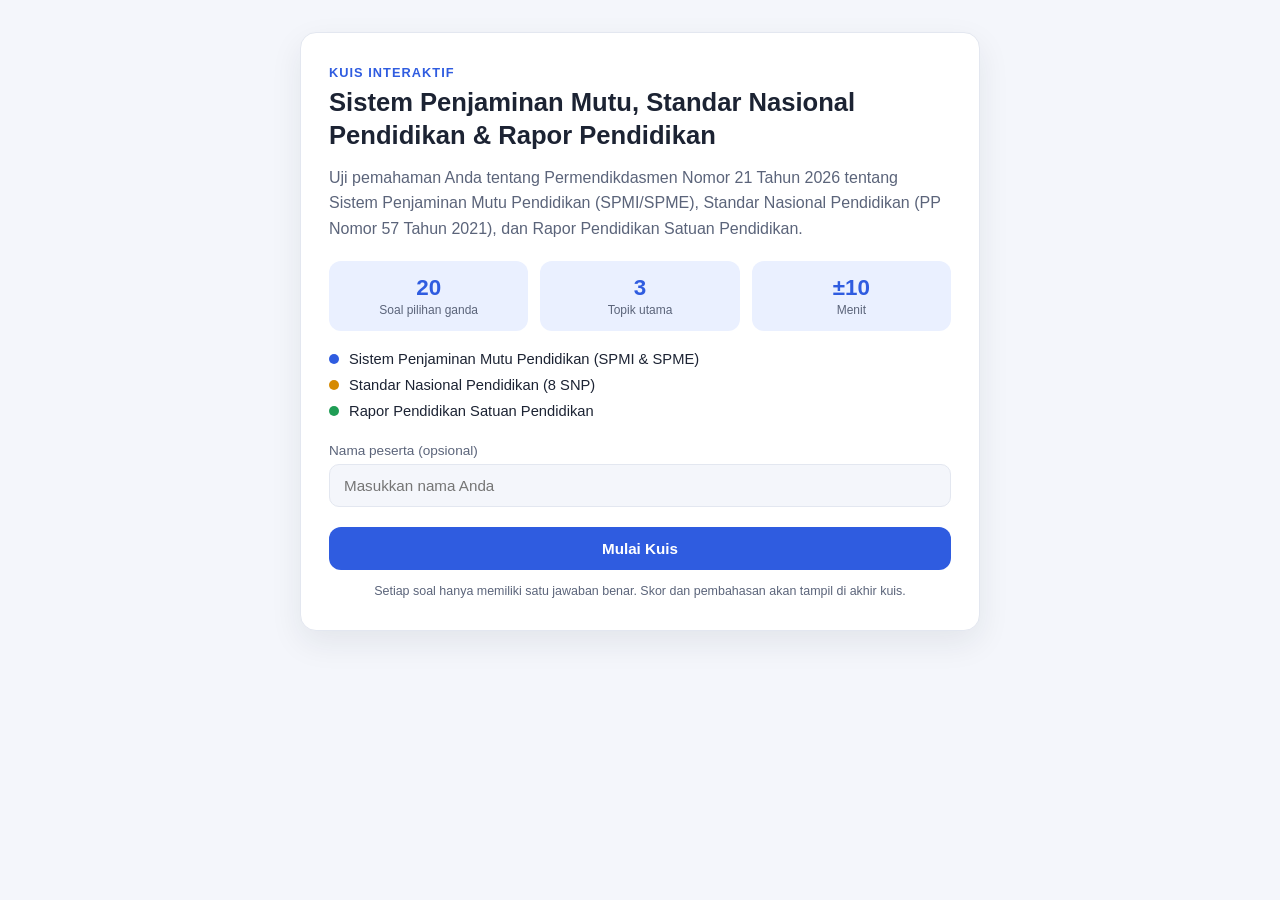
==== index.html @ 12e39a25 "Add interactive quiz on SPMI, SNP, and Rapor Pendidikan Static HTML/CSS/JS quiz app with 20 multiple" ====
<!DOCTYPE html>
<html lang="id">
<head>
<meta charset="UTF-8">
<meta name="viewport" content="width=device-width, initial-scale=1.0">
<title>Kuis SPMI, SNP &amp; Rapor Pendidikan</title>
<link rel="stylesheet" href="style.css">
</head>
<body>
  <div class="app">

    <!-- SCREEN: START -->
    <section id="screen-start" class="screen active">
      <div class="card">
        <p class="eyebrow">Kuis Interaktif</p>
        <h1>Sistem Penjaminan Mutu, Standar Nasional Pendidikan &amp; Rapor Pendidikan</h1>
        <p class="lead">
          Uji pemahaman Anda tentang Permendikdasmen Nomor 21 Tahun 2026 tentang Sistem Penjaminan
          Mutu Pendidikan (SPMI/SPME), Standar Nasional Pendidikan (PP Nomor 57 Tahun 2021), dan
          Rapor Pendidikan Satuan Pendidikan.
        </p>

        <div class="info-grid">
          <div class="info-item">
            <span class="info-num">20</span>
            <span class="info-label">Soal pilihan ganda</span>
          </div>
          <div class="info-item">
            <span class="info-num">3</span>
            <span class="info-label">Topik utama</span>
          </div>
          <div class="info-item">
            <span class="info-num">±10</span>
            <span class="info-label">Menit</span>
          </div>
        </div>

        <ul class="topic-list">
          <li><span class="dot dot-a"></span> Sistem Penjaminan Mutu Pendidikan (SPMI &amp; SPME)</li>
          <li><span class="dot dot-b"></span> Standar Nasional Pendidikan (8 SNP)</li>
          <li><span class="dot dot-c"></span> Rapor Pendidikan Satuan Pendidikan</li>
        </ul>

        <div class="field">
          <label for="player-name">Nama peserta (opsional)</label>
          <input type="text" id="player-name" placeholder="Masukkan nama Anda">
        </div>

        <button id="btn-start" class="btn btn-primary btn-block">Mulai Kuis</button>
        <p class="hint">Setiap soal hanya memiliki satu jawaban benar. Skor dan pembahasan akan tampil di akhir kuis.</p>
      </div>
    </section>

    <!-- SCREEN: QUIZ -->
    <section id="screen-quiz" class="screen">
      <div class="card card-quiz">
        <div class="quiz-header">
          <div class="progress-wrap">
            <div class="progress-track">
              <div id="progress-fill" class="progress-fill"></div>
            </div>
            <div class="progress-meta">
              <span id="question-counter">Soal 1 / 20</span>
              <span id="topic-tag" class="topic-tag">SPMI</span>
            </div>
          </div>
        </div>

        <h2 id="question-text" class="question-text"></h2>

        <div id="options-list" class="options-list"></div>

        <div class="quiz-footer">
          <button id="btn-prev" class="btn btn-ghost" disabled>&larr; Sebelumnya</button>
          <span id="answer-status" class="answer-status"></span>
          <button id="btn-next" class="btn btn-primary" disabled>Selanjutnya &rarr;</button>
        </div>
      </div>
    </section>

    <!-- SCREEN: RESULT -->
    <section id="screen-result" class="screen">
      <div class="card">
        <p class="eyebrow">Hasil Kuis</p>
        <h1 id="result-title">Kerja Bagus!</h1>
        <p id="result-name" class="lead"></p>

        <div class="score-ring-wrap">
          <div id="score-ring" class="score-ring">
            <span id="score-value" class="score-value">0%</span>
          </div>
          <div class="score-detail">
            <p><span id="score-correct">0</span> dari <span id="score-total">20</span> jawaban benar</p>
            <p id="score-message" class="score-message"></p>
          </div>
        </div>

        <div id="topic-breakdown" class="topic-breakdown"></div>

        <div class="result-actions">
          <button id="btn-review" class="btn btn-ghost btn-block">Lihat Pembahasan</button>
          <button id="btn-retry" class="btn btn-primary btn-block">Ulangi Kuis</button>
        </div>
      </div>
    </section>

    <!-- SCREEN: REVIEW -->
    <section id="screen-review" class="screen">
      <div class="card card-wide">
        <p class="eyebrow">Pembahasan</p>
        <h1>Kunci Jawaban &amp; Penjelasan</h1>
        <div id="review-list" class="review-list"></div>
        <button id="btn-back-result" class="btn btn-primary btn-block">Kembali ke Hasil</button>
      </div>
    </section>

  </div>

  <script src="script.js"></script>
</body>
</html>
---- style.css ----
:root {
  --bg: #f4f6fb;
  --surface: #ffffff;
  --ink: #1c2333;
  --ink-soft: #5b647a;
  --border: #e3e7f0;
  --primary: #2f5ce0;
  --primary-ink: #ffffff;
  --primary-soft: #eaf0ff;
  --success: #1f9d55;
  --success-soft: #e7f8ee;
  --danger: #e0473a;
  --danger-soft: #fdece9;
  --a: #2f5ce0;
  --b: #d68a00;
  --c: #1f9d55;
  --radius: 16px;
  --shadow: 0 12px 32px rgba(28, 35, 51, 0.08);
  font-size: 16px;
}

@media (prefers-color-scheme: dark) {
  :root:not([data-theme="light"]) {
    --bg: #12151f;
    --surface: #1b1f2c;
    --ink: #eef1f8;
    --ink-soft: #a6adc2;
    --border: #2b3040;
    --primary: #5b82ff;
    --primary-ink: #0c0f18;
    --primary-soft: #1f2740;
    --success: #3bc975;
    --success-soft: #14301f;
    --danger: #ff6b5e;
    --danger-soft: #3a1a17;
    --shadow: 0 12px 32px rgba(0, 0, 0, 0.4);
  }
}

:root[data-theme="dark"] {
  --bg: #12151f;
  --surface: #1b1f2c;
  --ink: #eef1f8;
  --ink-soft: #a6adc2;
  --border: #2b3040;
  --primary: #5b82ff;
  --primary-ink: #0c0f18;
  --primary-soft: #1f2740;
  --success: #3bc975;
  --success-soft: #14301f;
  --danger: #ff6b5e;
  --danger-soft: #3a1a17;
  --shadow: 0 12px 32px rgba(0, 0, 0, 0.4);
}

* { box-sizing: border-box; }

body {
  margin: 0;
  font-family: -apple-system, BlinkMacSystemFont, "Segoe UI", Roboto, "Inter", Arial, sans-serif;
  background: var(--bg);
  color: var(--ink);
  min-height: 100vh;
}

.app {
  min-height: 100vh;
  display: flex;
  align-items: flex-start;
  justify-content: center;
  padding: 32px 16px;
}

.screen {
  display: none;
  width: 100%;
  max-width: 680px;
}
.screen.active { display: block; }

.card {
  background: var(--surface);
  border: 1px solid var(--border);
  border-radius: var(--radius);
  box-shadow: var(--shadow);
  padding: 32px 28px;
}
.card-wide { max-width: 100%; }

.eyebrow {
  margin: 0 0 6px;
  font-size: 0.8rem;
  font-weight: 700;
  letter-spacing: 0.08em;
  text-transform: uppercase;
  color: var(--primary);
}

h1 {
  margin: 0 0 12px;
  font-size: 1.6rem;
  line-height: 1.3;
}

.lead {
  color: var(--ink-soft);
  line-height: 1.6;
  margin: 0 0 20px;
}

.info-grid {
  display: grid;
  grid-template-columns: repeat(3, 1fr);
  gap: 12px;
  margin-bottom: 20px;
}
.info-item {
  background: var(--primary-soft);
  border-radius: 12px;
  padding: 14px 8px;
  text-align: center;
}
.info-num {
  display: block;
  font-size: 1.4rem;
  font-weight: 800;
  color: var(--primary);
}
.info-label {
  display: block;
  font-size: 0.75rem;
  color: var(--ink-soft);
  margin-top: 2px;
}

.topic-list {
  list-style: none;
  margin: 0 0 24px;
  padding: 0;
  display: flex;
  flex-direction: column;
  gap: 10px;
}
.topic-list li {
  display: flex;
  align-items: center;
  gap: 10px;
  font-size: 0.92rem;
  color: var(--ink);
}
.dot {
  width: 10px;
  height: 10px;
  border-radius: 50%;
  flex-shrink: 0;
}
.dot-a { background: var(--a); }
.dot-b { background: var(--b); }
.dot-c { background: var(--c); }

.field { margin-bottom: 20px; }
.field label {
  display: block;
  font-size: 0.85rem;
  color: var(--ink-soft);
  margin-bottom: 6px;
}
.field input {
  width: 100%;
  padding: 12px 14px;
  border-radius: 10px;
  border: 1px solid var(--border);
  background: var(--bg);
  color: var(--ink);
  font-size: 0.95rem;
}
.field input:focus {
  outline: 2px solid var(--primary);
  outline-offset: 1px;
}

.btn {
  cursor: pointer;
  border: none;
  border-radius: 12px;
  padding: 13px 20px;
  font-size: 0.95rem;
  font-weight: 700;
  transition: transform 0.08s ease, opacity 0.15s ease;
}
.btn:active { transform: scale(0.98); }
.btn:disabled { opacity: 0.45; cursor: not-allowed; }
.btn-block { width: 100%; }
.btn-primary { background: var(--primary); color: var(--primary-ink); }
.btn-ghost {
  background: transparent;
  color: var(--primary);
  border: 1px solid var(--border);
}

.hint {
  margin: 14px 0 0;
  font-size: 0.78rem;
  color: var(--ink-soft);
  text-align: center;
}

/* QUIZ SCREEN */
.card-quiz { padding: 26px 24px; }
.quiz-header { margin-bottom: 22px; }
.progress-track {
  height: 8px;
  border-radius: 999px;
  background: var(--border);
  overflow: hidden;
}
.progress-fill {
  height: 100%;
  width: 5%;
  background: var(--primary);
  border-radius: 999px;
  transition: width 0.3s ease;
}
.progress-meta {
  display: flex;
  justify-content: space-between;
  align-items: center;
  margin-top: 8px;
  font-size: 0.82rem;
  color: var(--ink-soft);
}
.topic-tag {
  background: var(--primary-soft);
  color: var(--primary);
  font-weight: 700;
  padding: 3px 10px;
  border-radius: 999px;
  font-size: 0.72rem;
  letter-spacing: 0.03em;
  text-transform: uppercase;
}

.question-text {
  font-size: 1.15rem;
  line-height: 1.5;
  margin: 0 0 20px;
}

.options-list {
  display: flex;
  flex-direction: column;
  gap: 10px;
  margin-bottom: 22px;
}

.option {
  display: flex;
  align-items: flex-start;
  gap: 12px;
  padding: 13px 14px;
  border-radius: 12px;
  border: 1px solid var(--border);
  background: var(--bg);
  cursor: pointer;
  text-align: left;
  font-size: 0.95rem;
  color: var(--ink);
  line-height: 1.45;
}
.option:hover { border-color: var(--primary); }
.option .opt-letter {
  flex-shrink: 0;
  width: 26px;
  height: 26px;
  border-radius: 50%;
  background: var(--surface);
  border: 1px solid var(--border);
  display: flex;
  align-items: center;
  justify-content: center;
  font-weight: 700;
  font-size: 0.78rem;
}

.option.selected {
  border-color: var(--primary);
  background: var(--primary-soft);
}
.option.selected .opt-letter {
  background: var(--primary);
  color: var(--primary-ink);
  border-color: var(--primary);
}

.option.correct {
  border-color: var(--success);
  background: var(--success-soft);
}
.option.correct .opt-letter {
  background: var(--success);
  color: #fff;
  border-color: var(--success);
}

.option.incorrect {
  border-color: var(--danger);
  background: var(--danger-soft);
}
.option.incorrect .opt-letter {
  background: var(--danger);
  color: #fff;
  border-color: var(--danger);
}

.option.disabled { cursor: default; }

.quiz-footer {
  display: flex;
  align-items: center;
  justify-content: space-between;
  gap: 10px;
}
.answer-status {
  font-size: 0.8rem;
  font-weight: 700;
  color: var(--ink-soft);
  flex: 1;
  text-align: center;
}
.answer-status.correct { color: var(--success); }
.answer-status.incorrect { color: var(--danger); }

/* RESULT SCREEN */
.score-ring-wrap {
  display: flex;
  align-items: center;
  gap: 20px;
  margin: 8px 0 24px;
  flex-wrap: wrap;
}
.score-ring {
  width: 120px;
  height: 120px;
  border-radius: 50%;
  background: conic-gradient(var(--primary) calc(var(--pct, 0) * 1%), var(--border) 0);
  display: flex;
  align-items: center;
  justify-content: center;
  flex-shrink: 0;
  position: relative;
}
.score-ring::before {
  content: "";
  position: absolute;
  inset: 10px;
  border-radius: 50%;
  background: var(--surface);
}
.score-value {
  position: relative;
  font-size: 1.5rem;
  font-weight: 800;
}
.score-detail p {
  margin: 0 0 6px;
  color: var(--ink-soft);
}
.score-detail p:first-child { color: var(--ink); font-weight: 700; font-size: 1.05rem; }
.score-message { font-size: 0.88rem; }

.topic-breakdown {
  display: flex;
  flex-direction: column;
  gap: 12px;
  margin-bottom: 24px;
}
.tb-row { }
.tb-row-head {
  display: flex;
  justify-content: space-between;
  font-size: 0.85rem;
  margin-bottom: 6px;
}
.tb-row-head .tb-name { font-weight: 600; }
.tb-row-head .tb-score { color: var(--ink-soft); }
.tb-track {
  height: 8px;
  border-radius: 999px;
  background: var(--border);
  overflow: hidden;
}
.tb-fill { height: 100%; border-radius: 999px; }

.result-actions {
  display: flex;
  flex-direction: column;
  gap: 10px;
}

/* REVIEW SCREEN */
.review-list {
  display: flex;
  flex-direction: column;
  gap: 16px;
  margin-bottom: 22px;
}
.review-item {
  border: 1px solid var(--border);
  border-radius: 14px;
  padding: 16px 18px;
}
.review-item-head {
  display: flex;
  justify-content: space-between;
  align-items: center;
  gap: 10px;
  margin-bottom: 8px;
}
.review-num {
  font-size: 0.78rem;
  font-weight: 700;
  color: var(--ink-soft);
}
.review-badge {
  font-size: 0.72rem;
  font-weight: 700;
  padding: 3px 10px;
  border-radius: 999px;
}
.review-badge.correct { background: var(--success-soft); color: var(--success); }
.review-badge.incorrect { background: var(--danger-soft); color: var(--danger); }

.review-question {
  font-weight: 600;
  margin: 0 0 10px;
  line-height: 1.45;
}
.review-answer-row {
  font-size: 0.88rem;
  margin: 4px 0;
  line-height: 1.45;
}
.review-answer-row .label { color: var(--ink-soft); }
.review-answer-row .value.correct { color: var(--success); font-weight: 600; }
.review-answer-row .value.incorrect { color: var(--danger); font-weight: 600; }

.review-explain {
  margin-top: 10px;
  padding-top: 10px;
  border-top: 1px dashed var(--border);
  font-size: 0.88rem;
  color: var(--ink-soft);
  line-height: 1.5;
}

@media (max-width: 480px) {
  .card { padding: 24px 18px; }
  h1 { font-size: 1.35rem; }
  .info-grid { gap: 8px; }
  .score-ring-wrap { justify-content: center; text-align: center; }
}
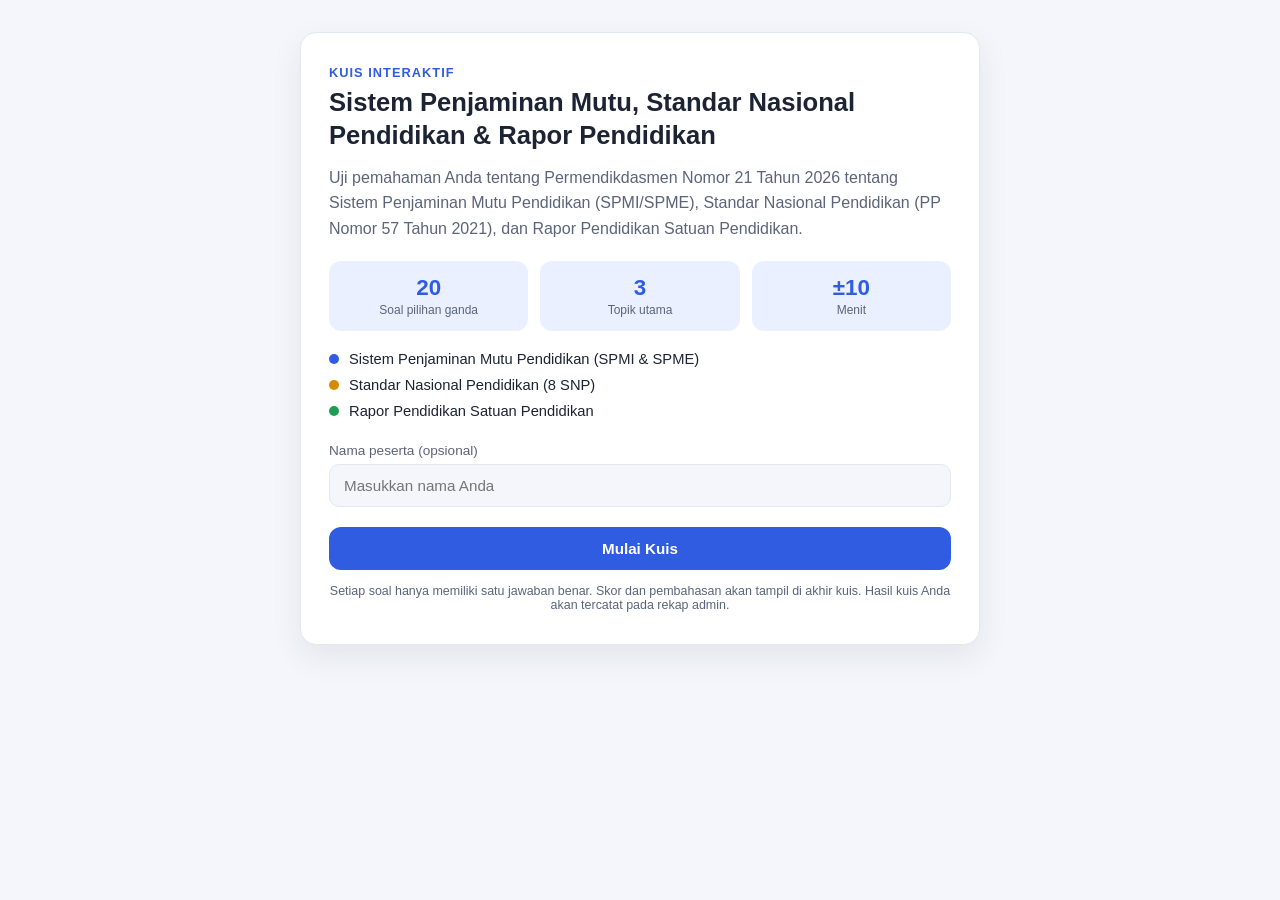
==== commit deb716c4: "Add admin recap: send quiz results to Google Sheets Adds a Google Apps Script Web App bridge (apps-s" ====
--- a/index.html
+++ b/index.html
@@ -47,7 +47,7 @@
         </div>
 
         <button id="btn-start" class="btn btn-primary btn-block">Mulai Kuis</button>
-        <p class="hint">Setiap soal hanya memiliki satu jawaban benar. Skor dan pembahasan akan tampil di akhir kuis.</p>
+        <p class="hint">Setiap soal hanya memiliki satu jawaban benar. Skor dan pembahasan akan tampil di akhir kuis. Hasil kuis Anda akan tercatat pada rekap admin.</p>
       </div>
     </section>
 
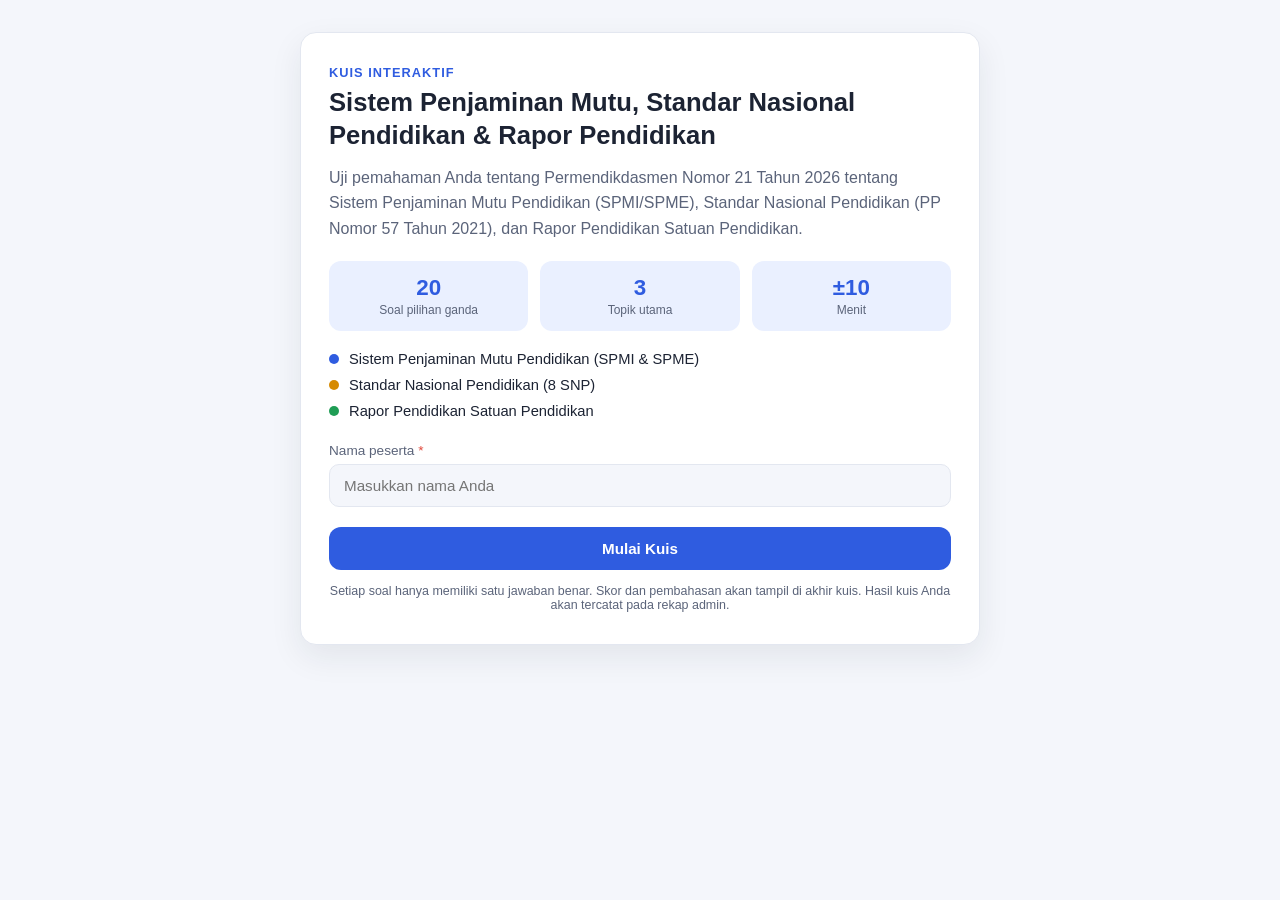
==== commit d48a8e7a: "Require participant name; cite full regulation number in every article Name field is now required be" ====
--- a/index.html
+++ b/index.html
@@ -42,8 +42,9 @@
         </ul>
 
         <div class="field">
-          <label for="player-name">Nama peserta (opsional)</label>
-          <input type="text" id="player-name" placeholder="Masukkan nama Anda">
+          <label for="player-name">Nama peserta <span class="required-mark">*</span></label>
+          <input type="text" id="player-name" placeholder="Masukkan nama Anda" required>
+          <p id="name-error" class="field-error" hidden>Nama wajib diisi sebelum memulai kuis.</p>
         </div>
 
         <button id="btn-start" class="btn btn-primary btn-block">Mulai Kuis</button>
@@ -55,6 +56,9 @@
     <section id="screen-quiz" class="screen">
       <div class="card card-quiz">
         <div class="quiz-header">
+          <div class="quiz-header-top">
+            <button id="btn-home-quiz" class="link-btn" type="button">&larr; Beranda</button>
+          </div>
           <div class="progress-wrap">
             <div class="progress-track">
               <div id="progress-fill" class="progress-fill"></div>
@@ -99,8 +103,10 @@
 
         <div class="result-actions">
           <button id="btn-review" class="btn btn-ghost btn-block">Lihat Pembahasan</button>
-          <button id="btn-retry" class="btn btn-primary btn-block">Ulangi Kuis</button>
+          <button id="btn-retry" class="btn btn-ghost btn-block">Ulangi Kuis (Peserta Sama)</button>
+          <button id="btn-home-result" class="btn btn-primary btn-block">Peserta Berikutnya &rarr;</button>
         </div>
+        <p class="hint">Hasil sudah tersimpan. Serahkan perangkat ke peserta berikutnya untuk mulai dengan nama baru.</p>
       </div>
     </section>
 
@@ -110,7 +116,10 @@
         <p class="eyebrow">Pembahasan</p>
         <h1>Kunci Jawaban &amp; Penjelasan</h1>
         <div id="review-list" class="review-list"></div>
-        <button id="btn-back-result" class="btn btn-primary btn-block">Kembali ke Hasil</button>
+        <div class="result-actions">
+          <button id="btn-back-result" class="btn btn-ghost btn-block">Kembali ke Hasil</button>
+          <button id="btn-home-review" class="btn btn-primary btn-block">Peserta Berikutnya &rarr;</button>
+        </div>
       </div>
     </section>
 
--- a/style.css
+++ b/style.css
@@ -178,6 +178,18 @@
   outline: 2px solid var(--primary);
   outline-offset: 1px;
 }
+.field input.invalid {
+  border-color: var(--danger);
+}
+.field input.invalid:focus {
+  outline-color: var(--danger);
+}
+.required-mark { color: var(--danger); }
+.field-error {
+  margin: 6px 0 0;
+  font-size: 0.8rem;
+  color: var(--danger);
+}
 
 .btn {
   cursor: pointer;
@@ -208,6 +220,22 @@
 /* QUIZ SCREEN */
 .card-quiz { padding: 26px 24px; }
 .quiz-header { margin-bottom: 22px; }
+.quiz-header-top {
+  display: flex;
+  justify-content: flex-end;
+  margin-bottom: 10px;
+}
+.link-btn {
+  background: none;
+  border: none;
+  cursor: pointer;
+  color: var(--ink-soft);
+  font-size: 0.8rem;
+  font-weight: 600;
+  padding: 4px 6px;
+  border-radius: 6px;
+}
+.link-btn:hover { color: var(--primary); }
 .progress-track {
   height: 8px;
   border-radius: 999px;
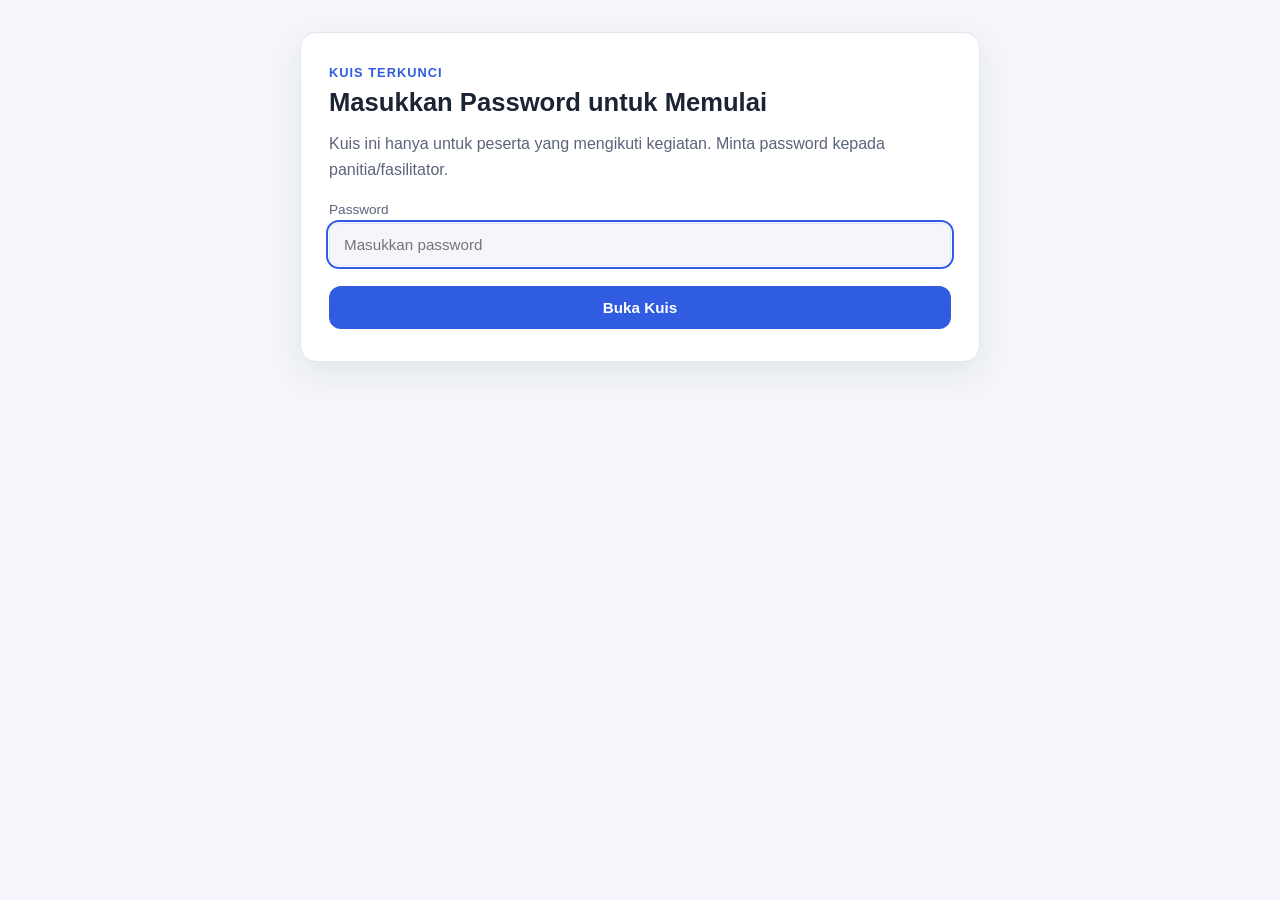
==== commit becdada9: "Add admin report page and quiz password gate Report (report.html/report.js): shows % correct per top" ====
--- a/index.html
+++ b/index.html
@@ -9,8 +9,25 @@
 <body>
   <div class="app">
 
+    <!-- SCREEN: GATE (password) -->
+    <section id="screen-gate" class="screen active">
+      <div class="card">
+        <p class="eyebrow">Kuis Terkunci</p>
+        <h1>Masukkan Password untuk Memulai</h1>
+        <p class="lead">Kuis ini hanya untuk peserta yang mengikuti kegiatan. Minta password kepada panitia/fasilitator.</p>
+
+        <div class="field">
+          <label for="gate-password">Password</label>
+          <input type="password" id="gate-password" placeholder="Masukkan password" autocomplete="off">
+          <p id="gate-error" class="field-error" hidden>Password salah. Coba lagi.</p>
+        </div>
+
+        <button id="btn-gate-submit" class="btn btn-primary btn-block">Buka Kuis</button>
+      </div>
+    </section>
+
     <!-- SCREEN: START -->
-    <section id="screen-start" class="screen active">
+    <section id="screen-start" class="screen">
       <div class="card">
         <p class="eyebrow">Kuis Interaktif</p>
         <h1>Sistem Penjaminan Mutu, Standar Nasional Pendidikan &amp; Rapor Pendidikan</h1>
--- a/style.css
+++ b/style.css
@@ -320,28 +320,6 @@
   border-color: var(--primary);
 }
 
-.option.correct {
-  border-color: var(--success);
-  background: var(--success-soft);
-}
-.option.correct .opt-letter {
-  background: var(--success);
-  color: #fff;
-  border-color: var(--success);
-}
-
-.option.incorrect {
-  border-color: var(--danger);
-  background: var(--danger-soft);
-}
-.option.incorrect .opt-letter {
-  background: var(--danger);
-  color: #fff;
-  border-color: var(--danger);
-}
-
-.option.disabled { cursor: default; }
-
 .quiz-footer {
   display: flex;
   align-items: center;
@@ -355,8 +333,6 @@
   flex: 1;
   text-align: center;
 }
-.answer-status.correct { color: var(--success); }
-.answer-status.incorrect { color: var(--danger); }
 
 /* RESULT SCREEN */
 .score-ring-wrap {
@@ -425,6 +401,45 @@
   gap: 10px;
 }
 
+/* REPORT SCREEN */
+.report-header {
+  display: flex;
+  align-items: flex-start;
+  justify-content: space-between;
+  gap: 12px;
+  flex-wrap: wrap;
+  margin-bottom: 8px;
+}
+.report-header .lead { margin-bottom: 0; }
+
+.report-group {
+  padding: 20px 0;
+  border-top: 1px solid var(--border);
+}
+.report-group:first-of-type { border-top: none; padding-top: 8px; }
+.report-group h2 {
+  margin: 0 0 4px;
+  font-size: 1.05rem;
+}
+.report-meta {
+  margin: 0 0 14px;
+  font-size: 0.85rem;
+  color: var(--ink-soft);
+}
+.report-overall {
+  font-size: 0.92rem;
+  color: var(--ink-soft);
+  margin-bottom: 14px;
+}
+.report-overall strong { color: var(--ink); }
+.report-stats .tb-row + .tb-row { margin-top: 12px; }
+.report-empty {
+  font-size: 0.88rem;
+  color: var(--ink-soft);
+  font-style: italic;
+  margin: 0;
+}
+
 /* REVIEW SCREEN */
 .review-list {
   display: flex;
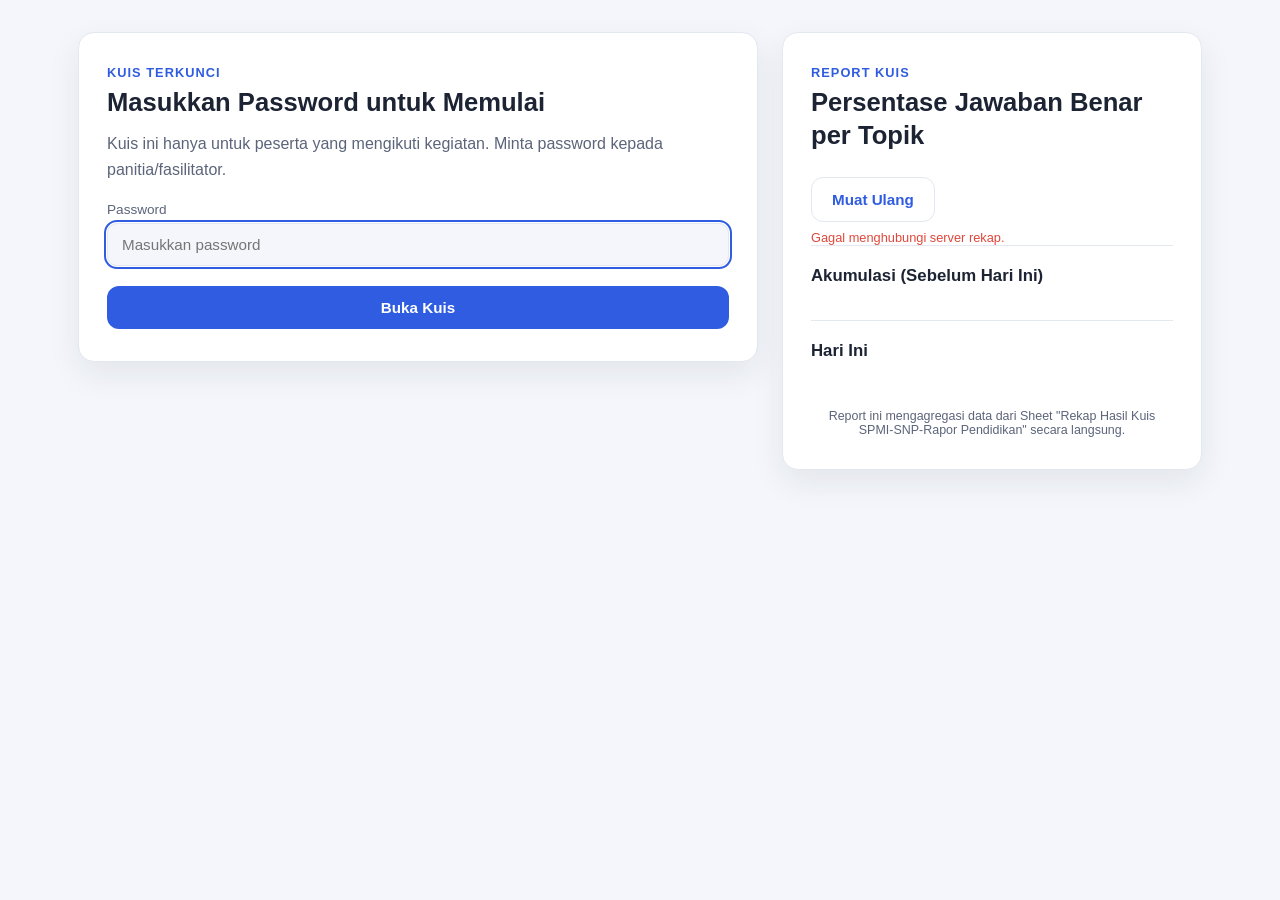
==== commit c6c2b706: "Show report panel beside the quiz on index.html Embeds the same report (report.js) as a persistent p" ====
--- a/index.html
+++ b/index.html
@@ -7,6 +7,7 @@
 <link rel="stylesheet" href="style.css">
 </head>
 <body>
+  <div class="layout">
   <div class="app">
 
     <!-- SCREEN: GATE (password) -->
@@ -142,6 +143,39 @@
 
   </div>
 
+  <!-- REPORT PANEL: selalu tampil di sebelah kuis, tanpa password -->
+  <aside class="report-panel">
+    <div class="card card-wide">
+      <div class="report-header">
+        <div>
+          <p class="eyebrow">Report Kuis</p>
+          <h1>Persentase Jawaban Benar per Topik</h1>
+          <p id="report-generated-at" class="lead"></p>
+        </div>
+        <button id="btn-refresh" class="btn btn-ghost" type="button">Muat Ulang</button>
+      </div>
+
+      <div id="report-load-error" class="field-error" hidden></div>
+      <div id="report-loading" class="hint">Memuat data report...</div>
+
+      <div class="report-group">
+        <h2>Akumulasi (Sebelum Hari Ini)</h2>
+        <p id="akumulasi-meta" class="report-meta"></p>
+        <div id="akumulasi-stats" class="report-stats"></div>
+      </div>
+
+      <div class="report-group">
+        <h2>Hari Ini</h2>
+        <p id="harini-meta" class="report-meta"></p>
+        <div id="harini-stats" class="report-stats"></div>
+      </div>
+
+      <p class="hint">Report ini mengagregasi data dari Sheet "Rekap Hasil Kuis SPMI-SNP-Rapor Pendidikan" secara langsung.</p>
+    </div>
+  </aside>
+  </div>
+
   <script src="script.js"></script>
+  <script src="report.js"></script>
 </body>
 </html>
--- a/style.css
+++ b/style.css
@@ -63,12 +63,24 @@
   min-height: 100vh;
 }
 
-.app {
+.layout {
   min-height: 100vh;
   display: flex;
+  flex-wrap: wrap;
   align-items: flex-start;
   justify-content: center;
+  gap: 24px;
   padding: 32px 16px;
+}
+
+.app {
+  width: 100%;
+  max-width: 680px;
+}
+
+.report-panel {
+  width: 100%;
+  max-width: 420px;
 }
 
 .screen {
